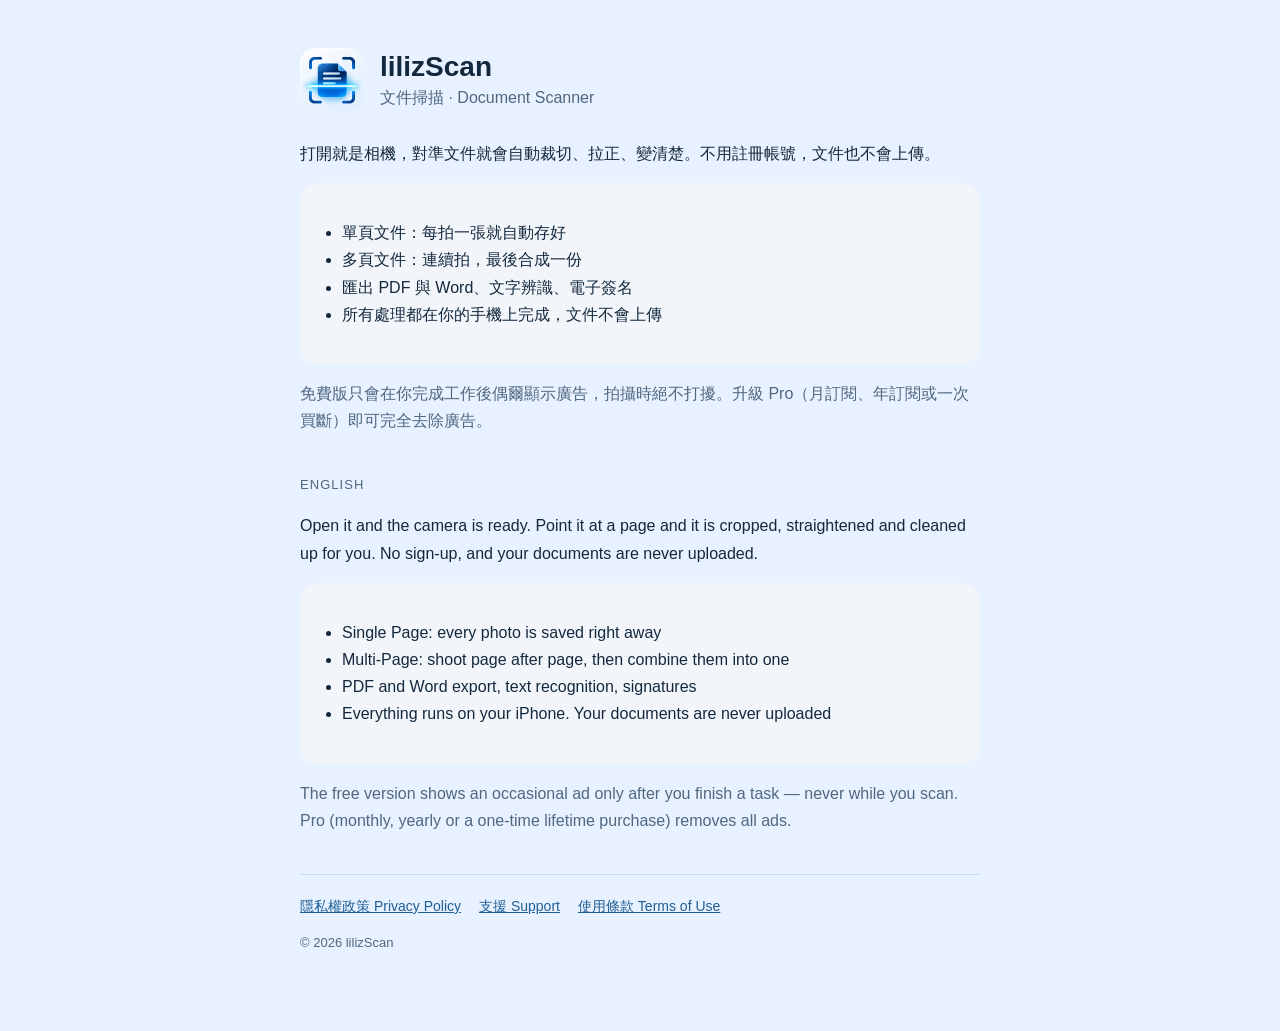
==== index.html @ 2fb70645 "Add lilizScan site" ====
<!doctype html>
<html lang="zh-Hant">
<head>
<meta charset="utf-8">
<meta name="viewport" content="width=device-width,initial-scale=1">
<title>lilizScan</title>
<meta name="description" content="lilizScan：拍照就變成乾淨的 PDF，文字辨識、轉 Word、電子簽名，全部在 iPhone 上完成。lilizScan: scan to clean PDFs, recognise text, export to Word and sign — all on your iPhone.">
<link rel="icon" href="icon.png">
<link rel="stylesheet" href="style.css">
</head>
<body>
<main>
<header><img src="icon.png" alt=""><div><h1>lilizScan</h1><div class="muted">文件掃描 · Document Scanner</div></div></header>

<p>打開就是相機，對準文件就會自動裁切、拉正、變清楚。不用註冊帳號，文件也不會上傳。</p>
<div class="card">
<ul>
<li>單頁文件：每拍一張就自動存好</li>
<li>多頁文件：連續拍，最後合成一份</li>
<li>匯出 PDF 與 Word、文字辨識、電子簽名</li>
<li>所有處理都在你的手機上完成，文件不會上傳</li>
</ul>
</div>
<p class="muted">免費版只會在你完成工作後偶爾顯示廣告，拍攝時絕不打擾。升級 Pro（月訂閱、年訂閱或一次買斷）即可完全去除廣告。</p>

<div class="lang">English</div>
<p>Open it and the camera is ready. Point it at a page and it is cropped, straightened and cleaned up for you. No sign-up, and your documents are never uploaded.</p>
<div class="card">
<ul>
<li>Single Page: every photo is saved right away</li>
<li>Multi-Page: shoot page after page, then combine them into one</li>
<li>PDF and Word export, text recognition, signatures</li>
<li>Everything runs on your iPhone. Your documents are never uploaded</li>
</ul>
</div>
<p class="muted">The free version shows an occasional ad only after you finish a task — never while you scan. Pro (monthly, yearly or a one-time lifetime purchase) removes all ads.</p>

<nav>
<a href="privacy.html">隱私權政策 Privacy Policy</a>
<a href="support.html">支援 Support</a>
<a href="https://www.apple.com/legal/internet-services/itunes/dev/stdeula/">使用條款 Terms of Use</a>
</nav>
<p class="muted" style="font-size:13px">© 2026 lilizScan</p>
</main>
</body>
</html>
---- style.css ----
:root{--bg:#0B1422;--card:#172B43;--text:#F7FAFF;--muted:#A7B8CE;--accent:#79B8F2;--line:#26405F}
@media (prefers-color-scheme: light){:root{--bg:#E7F1FF;--card:#F2F6FB;--text:#14283D;--muted:#506780;--accent:#1F5F96;--line:#C9D9EC}}
*{box-sizing:border-box}
body{margin:0;background:var(--bg);color:var(--text);font:16px/1.7 -apple-system,BlinkMacSystemFont,"PingFang TC","Noto Sans TC","Segoe UI",sans-serif}
main{max-width:720px;margin:0 auto;padding:48px 20px 64px}
header{display:flex;align-items:center;gap:16px;margin-bottom:28px}
header img{width:64px;height:64px;border-radius:15px}
h1{font-size:28px;line-height:1.25;margin:0}
h2{font-size:19px;margin:32px 0 8px}
p,li{color:var(--text)}
.muted{color:var(--muted)}
.card{background:var(--card);border-radius:18px;padding:20px 22px;margin:16px 0}
ul{padding-left:20px}
a{color:var(--accent)}
nav{display:flex;gap:18px;flex-wrap:wrap;margin-top:40px;padding-top:20px;border-top:1px solid var(--line);font-size:14px}
.lang{font-size:13px;letter-spacing:.08em;text-transform:uppercase;color:var(--muted);margin-top:40px}
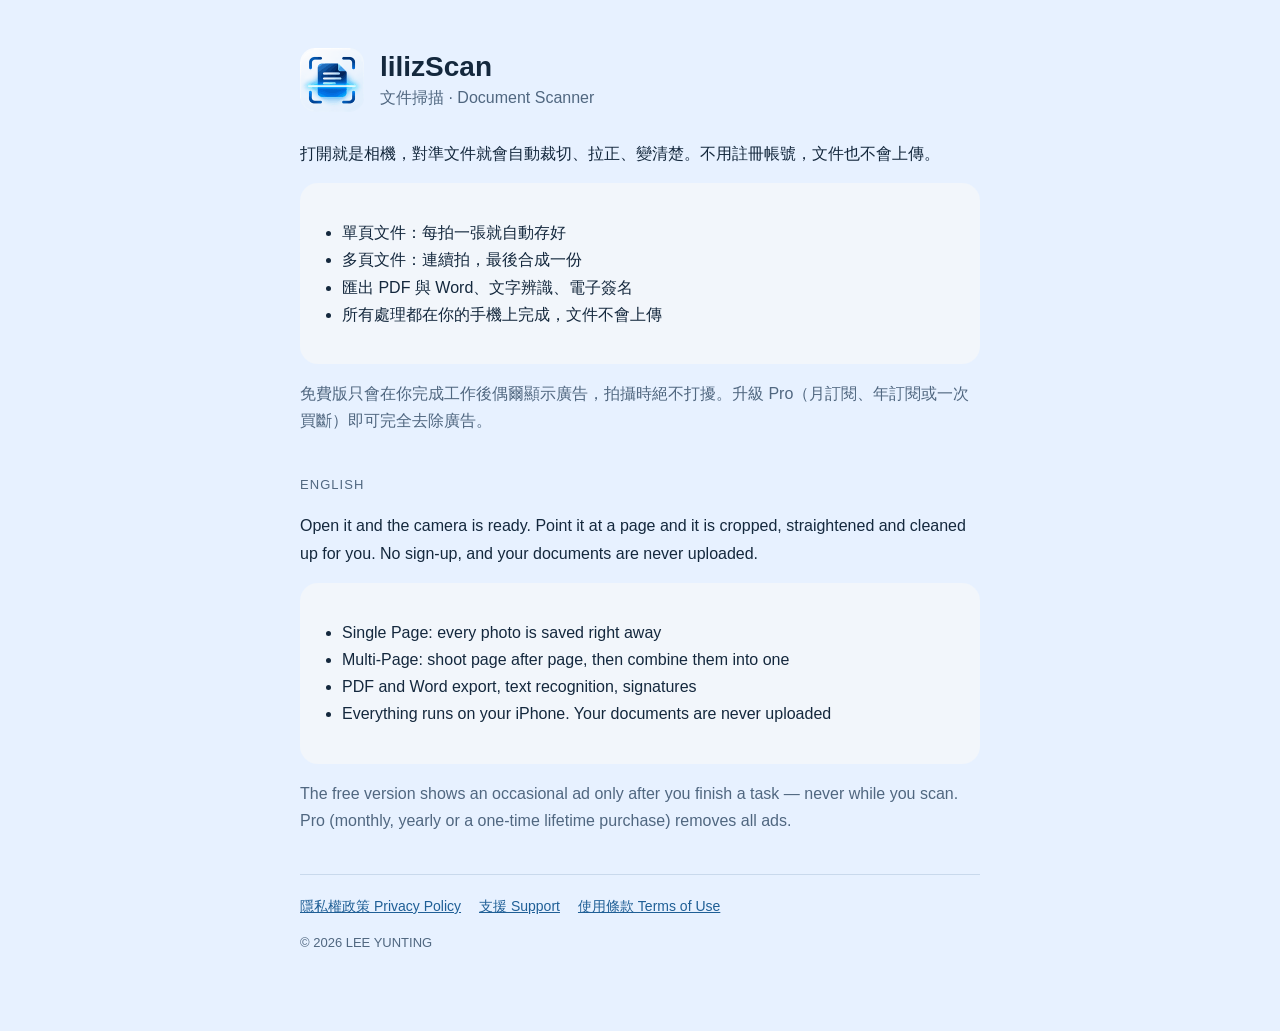
==== commit b38f04ec: "Change copyright holder to LEE YUNTING" ====
--- a/index.html
+++ b/index.html
@@ -40,7 +40,7 @@
 <a href="support.html">支援 Support</a>
 <a href="https://www.apple.com/legal/internet-services/itunes/dev/stdeula/">使用條款 Terms of Use</a>
 </nav>
-<p class="muted" style="font-size:13px">© 2026 lilizScan</p>
+<p class="muted" style="font-size:13px">© 2026 LEE YUNTING</p>
 </main>
 </body>
 </html>
